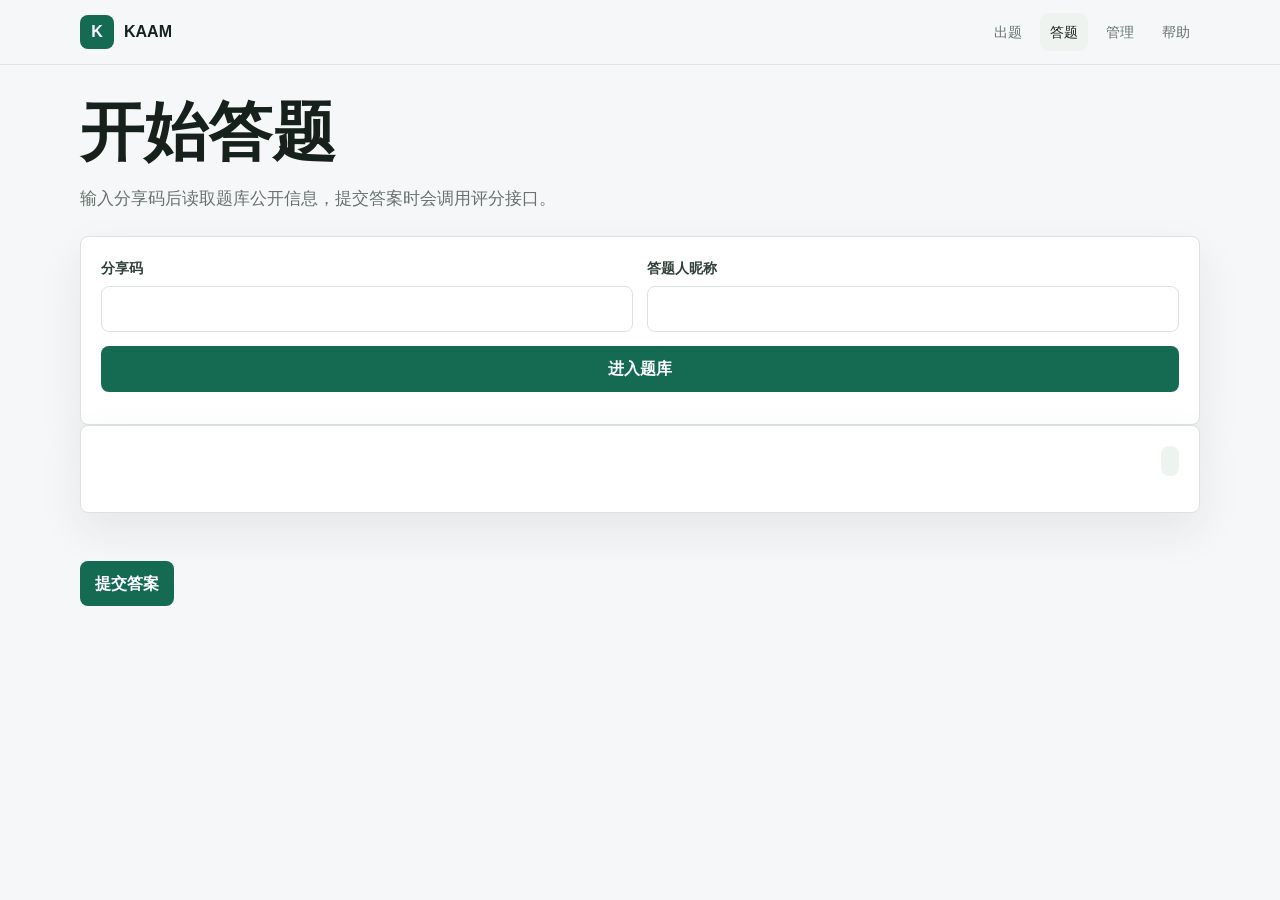
==== answer.html @ daca0b37 "初始化前端" ====
<!doctype html>
<html lang="zh-CN">
  <head>
    <meta charset="utf-8">
    <meta name="viewport" content="width=device-width, initial-scale=1">
    <title>开始答题 - KAAM</title>
    <link rel="stylesheet" href="css/style.css">
  </head>
  <body>
    <div class="app-shell">
      <header class="site-header">
        <nav class="site-nav" aria-label="主导航">
          <a class="brand" href="index.html"><span class="brand-mark">K</span><span>KAAM</span></a>
          <div class="nav-links">
            <a href="create.html">出题</a>
            <a href="answer.html" aria-current="page">答题</a>
            <a href="manage.html">管理</a>
            <a href="help.html">帮助</a>
          </div>
        </nav>
      </header>

      <main class="main">
        <section class="page-title">
          <h1>开始答题</h1>
          <p>输入分享码后读取题库公开信息，提交答案时会调用评分接口。</p>
        </section>

        <section class="card">
          <form id="enterAnswerForm" class="form-grid">
            <div class="field">
              <label for="shareCodeInput">分享码</label>
              <input id="shareCodeInput" name="shareCode" maxlength="12" required>
            </div>
            <div class="field">
              <label for="answerNameInput">答题人昵称</label>
              <input id="answerNameInput" name="answerName" maxlength="24" required>
            </div>
            <div class="field full">
              <button class="button" type="submit">进入题库</button>
            </div>
          </form>
          <div id="answerStatus" class="status" role="status"></div>
        </section>

        <form id="answerForm" class="stack" hidden>
          <section class="card">
            <div class="card-header">
              <div>
                <h2 id="bankTitle"></h2>
                <p id="bankDescription" class="hint"></p>
              </div>
              <span id="questionProgress" class="pill"></span>
            </div>
          </section>
          <div id="answerQuestionList" class="stack"></div>
          <div class="actions">
            <button class="button" type="submit">提交答案</button>
          </div>
        </form>
      </main>
    </div>

    <script src="js/common.js"></script>
    <script src="js/tools.js"></script>
    <script src="js/answer.js"></script>
  </body>
</html>
---- css/style.css ----
:root {
  --bg: #f6f7f9;
  --surface: #ffffff;
  --surface-soft: #eef3f0;
  --text: #17211b;
  --muted: #66736c;
  --line: #dce3df;
  --primary: #146b52;
  --primary-strong: #0d4f3c;
  --accent: #d66a2d;
  --danger: #b42318;
  --warning: #a15c07;
  --success: #087443;
  --shadow: 0 18px 45px rgba(23, 33, 27, 0.08);
}

* {
  box-sizing: border-box;
}

body {
  margin: 0;
  background: var(--bg);
  color: var(--text);
  font-family: -apple-system, BlinkMacSystemFont, "Segoe UI", "PingFang SC", "Microsoft YaHei", sans-serif;
  line-height: 1.6;
}

a {
  color: inherit;
  text-decoration: none;
}

button,
input,
select,
textarea {
  font: inherit;
}

button {
  cursor: pointer;
}

.app-shell {
  min-height: 100vh;
}

.site-header {
  position: sticky;
  top: 0;
  z-index: 20;
  background: rgba(246, 247, 249, 0.92);
  border-bottom: 1px solid var(--line);
  backdrop-filter: blur(14px);
}

.site-nav {
  display: flex;
  align-items: center;
  justify-content: space-between;
  width: min(1120px, calc(100% - 32px));
  min-height: 64px;
  margin: 0 auto;
  gap: 18px;
}

.brand {
  display: flex;
  align-items: center;
  gap: 10px;
  font-weight: 800;
  letter-spacing: 0;
}

.brand-mark {
  display: grid;
  width: 34px;
  height: 34px;
  place-items: center;
  border-radius: 8px;
  background: var(--primary);
  color: #fff;
}

.nav-links {
  display: flex;
  flex-wrap: wrap;
  justify-content: flex-end;
  gap: 8px;
}

.nav-links a {
  padding: 8px 10px;
  border-radius: 8px;
  color: var(--muted);
  font-size: 14px;
}

.nav-links a:hover,
.nav-links a[aria-current="page"] {
  background: var(--surface-soft);
  color: var(--text);
}

.main {
  width: min(1120px, calc(100% - 32px));
  margin: 0 auto;
  padding: 34px 0 56px;
}

.hero {
  display: grid;
  grid-template-columns: minmax(0, 1.1fr) minmax(300px, 0.9fr);
  min-height: calc(100vh - 138px);
  align-items: center;
  gap: 42px;
}

.hero h1,
.page-title h1 {
  margin: 0;
  font-size: clamp(34px, 5vw, 64px);
  line-height: 1.06;
  letter-spacing: 0;
}

.hero p,
.page-title p {
  max-width: 680px;
  margin: 18px 0 0;
  color: var(--muted);
  font-size: 17px;
}

.hero-panel {
  display: grid;
  gap: 14px;
}

.entry-tile,
.card,
.question-card,
.result-panel {
  background: var(--surface);
  border: 1px solid var(--line);
  border-radius: 8px;
  box-shadow: var(--shadow);
}

.entry-tile {
  display: grid;
  gap: 8px;
  padding: 22px;
}

.entry-tile strong {
  font-size: 21px;
}

.entry-tile span {
  color: var(--muted);
}

.entry-tile:hover {
  border-color: rgba(20, 107, 82, 0.45);
  transform: translateY(-1px);
}

.page-title {
  margin-bottom: 24px;
}

.layout-grid {
  display: grid;
  grid-template-columns: minmax(0, 1fr) 330px;
  gap: 20px;
  align-items: start;
}

.stack {
  display: grid;
  gap: 16px;
}

.card,
.result-panel {
  padding: 20px;
}

.card-header {
  display: flex;
  align-items: flex-start;
  justify-content: space-between;
  gap: 16px;
  margin-bottom: 16px;
}

.card-header h2,
.card h2,
.result-panel h2 {
  margin: 0;
  font-size: 20px;
}

.form-grid {
  display: grid;
  grid-template-columns: repeat(2, minmax(0, 1fr));
  gap: 14px;
}

.field {
  display: grid;
  gap: 7px;
}

.field.full {
  grid-column: 1 / -1;
}

.field label {
  color: #314039;
  font-size: 14px;
  font-weight: 700;
}

.field input,
.field select,
.field textarea {
  width: 100%;
  min-height: 42px;
  padding: 9px 11px;
  border: 1px solid var(--line);
  border-radius: 8px;
  background: #fff;
  color: var(--text);
  outline: none;
}

.field textarea {
  min-height: 96px;
  resize: vertical;
}

.field input:focus,
.field select:focus,
.field textarea:focus {
  border-color: var(--primary);
  box-shadow: 0 0 0 3px rgba(20, 107, 82, 0.12);
}

.actions {
  display: flex;
  flex-wrap: wrap;
  gap: 10px;
  margin-top: 16px;
}

.button {
  display: inline-flex;
  align-items: center;
  justify-content: center;
  min-height: 42px;
  gap: 8px;
  padding: 9px 14px;
  border: 1px solid transparent;
  border-radius: 8px;
  background: var(--primary);
  color: #fff;
  font-weight: 700;
}

.button:hover {
  background: var(--primary-strong);
}

.button.secondary {
  background: #fff;
  border-color: var(--line);
  color: var(--text);
}

.button.secondary:hover {
  background: var(--surface-soft);
}

.button.danger {
  background: var(--danger);
}

.button.ghost {
  background: transparent;
  border-color: transparent;
  color: var(--muted);
}

.icon-button {
  display: inline-grid;
  width: 38px;
  height: 38px;
  place-items: center;
  border: 1px solid var(--line);
  border-radius: 8px;
  background: #fff;
  color: var(--muted);
}

.icon-button:hover {
  color: var(--text);
  background: var(--surface-soft);
}

.question-card {
  padding: 18px;
}

.question-top {
  display: flex;
  align-items: center;
  justify-content: space-between;
  gap: 12px;
  margin-bottom: 14px;
}

.question-number {
  display: inline-flex;
  align-items: center;
  min-height: 30px;
  padding: 4px 9px;
  border-radius: 8px;
  background: var(--surface-soft);
  color: var(--primary-strong);
  font-weight: 800;
}

.option-grid {
  display: grid;
  grid-template-columns: repeat(2, minmax(0, 1fr));
  gap: 10px;
}

.option-choice {
  display: flex;
  align-items: flex-start;
  gap: 10px;
  min-height: 48px;
  padding: 12px;
  border: 1px solid var(--line);
  border-radius: 8px;
  background: #fff;
}

.option-choice:has(input:checked) {
  border-color: var(--primary);
  background: #edf8f3;
}

.hint,
.meta,
.empty-state {
  color: var(--muted);
  font-size: 14px;
}

.pill-list {
  display: flex;
  flex-wrap: wrap;
  gap: 8px;
}

.pill {
  display: inline-flex;
  align-items: center;
  min-height: 30px;
  padding: 4px 9px;
  border-radius: 8px;
  background: var(--surface-soft);
  color: #314039;
  font-size: 13px;
  font-weight: 700;
}

.status {
  margin-top: 12px;
  color: var(--muted);
}

.status.error {
  color: var(--danger);
}

.status.success {
  color: var(--success);
}

.share-box {
  display: none;
  gap: 10px;
  margin-top: 16px;
  padding: 16px;
  border: 1px solid rgba(20, 107, 82, 0.22);
  border-radius: 8px;
  background: #edf8f3;
}

.share-box.active {
  display: grid;
}

.share-code {
  font-size: 32px;
  font-weight: 900;
  letter-spacing: 3px;
}

.rank-row {
  display: grid;
  grid-template-columns: 1fr 1fr 1.2fr auto;
  gap: 10px;
  align-items: end;
}

.score-large {
  font-size: clamp(46px, 8vw, 78px);
  line-height: 1;
  font-weight: 900;
  color: var(--primary);
}

.review-list {
  display: grid;
  gap: 12px;
  margin-top: 18px;
}

.review-item {
  padding: 14px;
  border: 1px solid var(--line);
  border-radius: 8px;
  background: #fff;
}

.review-item.correct {
  border-color: rgba(8, 116, 67, 0.28);
}

.review-item.wrong {
  border-color: rgba(180, 35, 24, 0.28);
}

.ai-grid {
  display: grid;
  gap: 12px;
}

.footer-note {
  padding: 24px 0 38px;
  color: var(--muted);
  text-align: center;
}

@media (max-width: 860px) {
  .site-nav {
    align-items: flex-start;
    flex-direction: column;
    padding: 12px 0;
  }

  .nav-links {
    justify-content: flex-start;
  }

  .hero,
  .layout-grid {
    grid-template-columns: 1fr;
  }

  .hero {
    min-height: auto;
    padding-top: 22px;
  }
}

@media (max-width: 640px) {
  .main {
    width: min(100% - 24px, 1120px);
    padding-top: 24px;
  }

  .form-grid,
  .option-grid,
  .rank-row {
    grid-template-columns: 1fr;
  }

  .card,
  .question-card,
  .entry-tile,
  .result-panel {
    padding: 16px;
  }
}
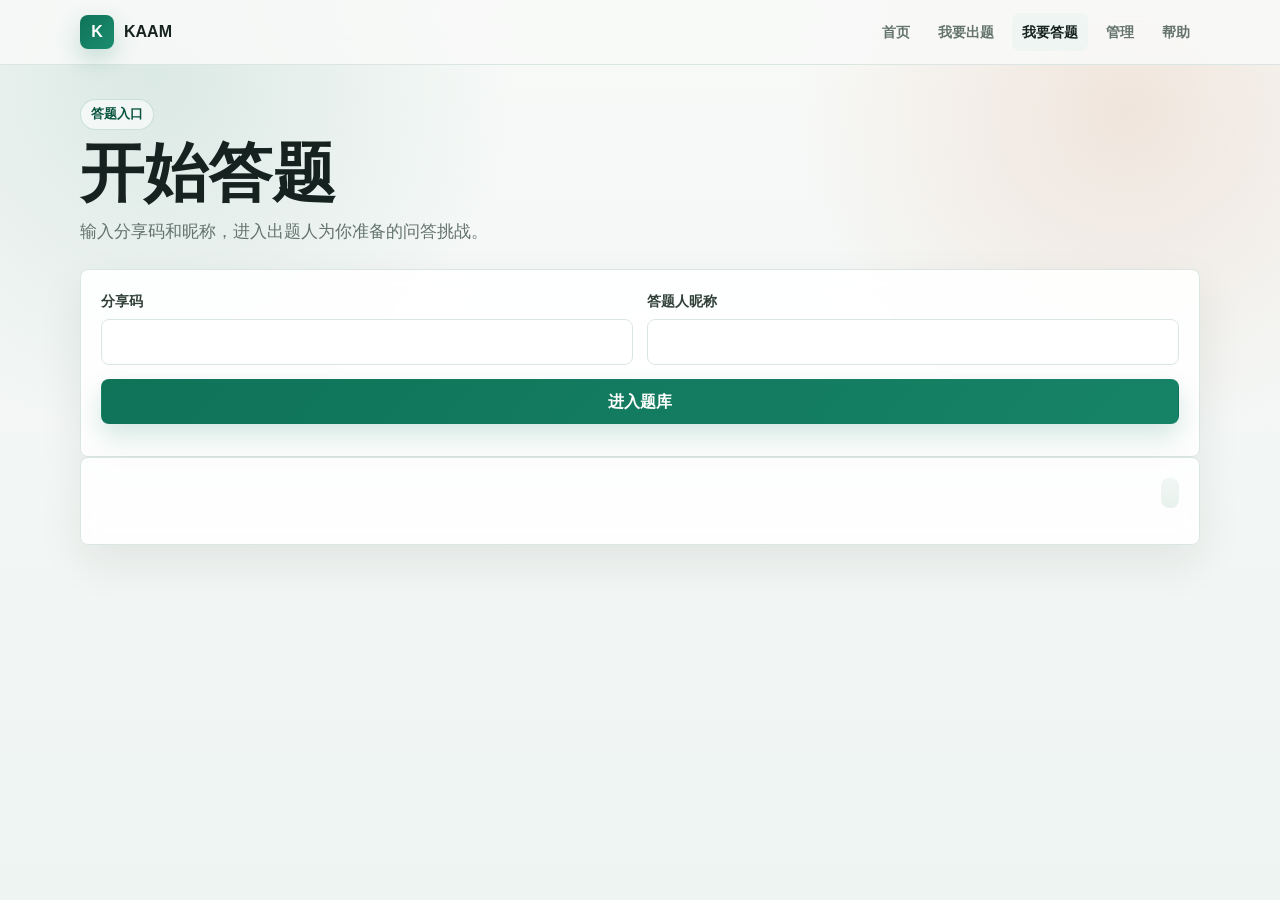
==== commit 7550ff5d: "前端修改" ====
--- a/answer.html
+++ b/answer.html
@@ -12,8 +12,9 @@
         <nav class="site-nav" aria-label="主导航">
           <a class="brand" href="index.html"><span class="brand-mark">K</span><span>KAAM</span></a>
           <div class="nav-links">
-            <a href="create.html">出题</a>
-            <a href="answer.html" aria-current="page">答题</a>
+            <a href="index.html">首页</a>
+            <a href="create.html">我要出题</a>
+            <a href="answer.html" aria-current="page">我要答题</a>
             <a href="manage.html">管理</a>
             <a href="help.html">帮助</a>
           </div>
@@ -22,11 +23,12 @@
 
       <main class="main">
         <section class="page-title">
+          <span class="eyebrow">答题入口</span>
           <h1>开始答题</h1>
-          <p>输入分享码后读取题库公开信息，提交答案时会调用评分接口。</p>
+          <p>输入分享码和昵称，进入出题人为你准备的问答挑战。</p>
         </section>
 
-        <section class="card">
+        <section id="enterAnswerSection" class="card">
           <form id="enterAnswerForm" class="form-grid">
             <div class="field">
               <label for="shareCodeInput">分享码</label>
@@ -54,9 +56,7 @@
             </div>
           </section>
           <div id="answerQuestionList" class="stack"></div>
-          <div class="actions">
-            <button class="button" type="submit">提交答案</button>
-          </div>
+          <div id="answerActions" class="actions"></div>
         </form>
       </main>
     </div>
--- a/css/style.css
+++ b/css/style.css
@@ -1,17 +1,20 @@
 :root {
-  --bg: #f6f7f9;
+  --bg: #f4f7f6;
   --surface: #ffffff;
-  --surface-soft: #eef3f0;
-  --text: #17211b;
-  --muted: #66736c;
-  --line: #dce3df;
-  --primary: #146b52;
-  --primary-strong: #0d4f3c;
-  --accent: #d66a2d;
+  --surface-soft: #eef5f2;
+  --surface-tint: #fbf8ef;
+  --text: #16221f;
+  --muted: #64736d;
+  --line: #dbe5e1;
+  --primary: #0f7358;
+  --primary-strong: #09543f;
+  --accent: #c86b38;
+  --accent-soft: #fff0df;
   --danger: #b42318;
   --warning: #a15c07;
   --success: #087443;
   --shadow: 0 18px 45px rgba(23, 33, 27, 0.08);
+  --shadow-soft: 0 10px 30px rgba(23, 33, 27, 0.06);
 }
 
 * {
@@ -20,7 +23,10 @@
 
 body {
   margin: 0;
-  background: var(--bg);
+  background:
+    radial-gradient(circle at 12% 8%, rgba(15, 115, 88, 0.12), transparent 26%),
+    radial-gradient(circle at 88% 12%, rgba(200, 107, 56, 0.14), transparent 24%),
+    linear-gradient(180deg, #f8faf8 0%, var(--bg) 42%, #eef4f1 100%);
   color: var(--text);
   font-family: -apple-system, BlinkMacSystemFont, "Segoe UI", "PingFang SC", "Microsoft YaHei", sans-serif;
   line-height: 1.6;
@@ -50,7 +56,7 @@
   position: sticky;
   top: 0;
   z-index: 20;
-  background: rgba(246, 247, 249, 0.92);
+  background: rgba(248, 250, 248, 0.86);
   border-bottom: 1px solid var(--line);
   backdrop-filter: blur(14px);
 }
@@ -79,8 +85,9 @@
   height: 34px;
   place-items: center;
   border-radius: 8px;
-  background: var(--primary);
+  background: linear-gradient(135deg, var(--primary), #1b8d70);
   color: #fff;
+  box-shadow: 0 10px 24px rgba(15, 115, 88, 0.22);
 }
 
 .nav-links {
@@ -95,6 +102,7 @@
   border-radius: 8px;
   color: var(--muted);
   font-size: 14px;
+  font-weight: 650;
 }
 
 .nav-links a:hover,
@@ -109,12 +117,21 @@
   padding: 34px 0 56px;
 }
 
+.home-main {
+  padding-top: 20px;
+}
+
 .hero {
   display: grid;
   grid-template-columns: minmax(0, 1.1fr) minmax(300px, 0.9fr);
   min-height: calc(100vh - 138px);
   align-items: center;
   gap: 42px;
+}
+
+.hero-copy {
+  display: grid;
+  gap: 18px;
 }
 
 .hero h1,
@@ -128,9 +145,37 @@
 .hero p,
 .page-title p {
   max-width: 680px;
-  margin: 18px 0 0;
+  margin: 0;
   color: var(--muted);
   font-size: 17px;
+}
+
+.eyebrow {
+  display: inline-flex;
+  width: fit-content;
+  align-items: center;
+  min-height: 28px;
+  padding: 4px 10px;
+  border: 1px solid rgba(15, 115, 88, 0.18);
+  border-radius: 999px;
+  background: rgba(255, 255, 255, 0.62);
+  color: var(--primary-strong);
+  font-size: 13px;
+  font-weight: 800;
+}
+
+.hero-actions {
+  display: flex;
+  flex-wrap: wrap;
+  gap: 12px;
+}
+
+.hero-actions .button {
+  min-height: 56px;
+  min-width: 150px;
+  padding: 13px 24px;
+  font-size: 20px;
+  font-weight: 850;
 }
 
 .hero-panel {
@@ -148,10 +193,118 @@
   box-shadow: var(--shadow);
 }
 
+.hero-showcase {
+  display: grid;
+  gap: 18px;
+  padding: 22px;
+  border: 1px solid rgba(15, 115, 88, 0.2);
+  border-radius: 8px;
+  background:
+    linear-gradient(145deg, rgba(255, 255, 255, 0.96), rgba(241, 248, 245, 0.92)),
+    var(--surface);
+  box-shadow: 0 28px 70px rgba(15, 73, 57, 0.14);
+}
+
+.showcase-top,
+.showcase-bottom {
+  display: flex;
+  align-items: center;
+  justify-content: space-between;
+  gap: 14px;
+}
+
+.showcase-top span,
+.showcase-bottom .meta {
+  color: var(--muted);
+  font-size: 13px;
+  font-weight: 700;
+}
+
+.showcase-top strong {
+  color: var(--primary);
+  font-size: 32px;
+  line-height: 1;
+}
+
+.showcase-question {
+  display: grid;
+  gap: 14px;
+  padding: 18px;
+  border: 1px solid var(--line);
+  border-radius: 8px;
+  background: #fff;
+}
+
+.showcase-question h2 {
+  margin: 0;
+  font-size: 22px;
+  line-height: 1.35;
+}
+
+.mini-options {
+  display: grid;
+  grid-template-columns: repeat(2, minmax(0, 1fr));
+  gap: 10px;
+}
+
+.mini-options span {
+  padding: 10px;
+  border: 1px solid var(--line);
+  border-radius: 8px;
+  background: var(--surface-soft);
+  color: #314039;
+  font-size: 14px;
+}
+
+.showcase-bottom a {
+  color: var(--primary-strong);
+  font-weight: 800;
+}
+
+.showcase-bottom strong {
+  display: block;
+  font-size: 20px;
+}
+
+.home-band {
+  display: grid;
+  grid-template-columns: repeat(3, minmax(0, 1fr));
+  gap: 14px;
+  margin-top: -18px;
+  padding-bottom: 30px;
+}
+
+.step-item {
+  padding: 18px;
+  border: 1px solid rgba(219, 229, 225, 0.9);
+  border-radius: 8px;
+  background: rgba(255, 255, 255, 0.72);
+  box-shadow: var(--shadow-soft);
+}
+
+.step-item span {
+  color: var(--accent);
+  font-weight: 900;
+  font-size: 13px;
+}
+
+.step-item strong {
+  display: block;
+  margin-top: 5px;
+  font-size: 18px;
+}
+
+.step-item p {
+  margin: 8px 0 0;
+  color: var(--muted);
+  font-size: 14px;
+}
+
 .entry-tile {
   display: grid;
   gap: 8px;
   padding: 22px;
+  transition: transform 0.18s ease, border-color 0.18s ease, box-shadow 0.18s ease;
 }
 
 .entry-tile strong {
@@ -168,6 +321,8 @@
 }
 
 .page-title {
+  display: grid;
+  gap: 10px;
   margin-bottom: 24px;
 }
 
@@ -186,6 +341,8 @@
 .card,
 .result-panel {
   padding: 20px;
+  background: rgba(255, 255, 255, 0.9);
+  backdrop-filter: blur(10px);
 }
 
 .card-header {
@@ -232,7 +389,7 @@
   padding: 9px 11px;
   border: 1px solid var(--line);
   border-radius: 8px;
-  background: #fff;
+  background: rgba(255, 255, 255, 0.94);
   color: var(--text);
   outline: none;
 }
@@ -265,19 +422,24 @@
   padding: 9px 14px;
   border: 1px solid transparent;
   border-radius: 8px;
-  background: var(--primary);
+  background: linear-gradient(135deg, var(--primary), #178366);
   color: #fff;
   font-weight: 700;
+  box-shadow: 0 12px 26px rgba(15, 115, 88, 0.18);
+  transition: transform 0.16s ease, box-shadow 0.16s ease, background 0.16s ease;
 }
 
 .button:hover {
   background: var(--primary-strong);
+  transform: translateY(-1px);
+  box-shadow: 0 16px 34px rgba(15, 115, 88, 0.24);
 }
 
 .button.secondary {
   background: #fff;
   border-color: var(--line);
   color: var(--text);
+  box-shadow: none;
 }
 
 .button.secondary:hover {
@@ -312,6 +474,7 @@
 
 .question-card {
   padding: 18px;
+  box-shadow: var(--shadow-soft);
 }
 
 .question-top {
@@ -348,6 +511,12 @@
   border: 1px solid var(--line);
   border-radius: 8px;
   background: #fff;
+  transition: border-color 0.16s ease, background 0.16s ease, transform 0.16s ease;
+}
+
+.option-choice:hover {
+  transform: translateY(-1px);
+  border-color: rgba(15, 115, 88, 0.3);
 }
 
 .option-choice:has(input:checked) {
@@ -374,7 +543,7 @@
   min-height: 30px;
   padding: 4px 9px;
   border-radius: 8px;
-  background: var(--surface-soft);
+  background: linear-gradient(180deg, #f1f7f4, #e8f1ed);
   color: #314039;
   font-size: 13px;
   font-weight: 700;
@@ -400,7 +569,7 @@
   padding: 16px;
   border: 1px solid rgba(20, 107, 82, 0.22);
   border-radius: 8px;
-  background: #edf8f3;
+  background: linear-gradient(145deg, #edf8f3, #fff8ee);
 }
 
 .share-box.active {
@@ -438,6 +607,7 @@
   border: 1px solid var(--line);
   border-radius: 8px;
   background: #fff;
+  box-shadow: var(--shadow-soft);
 }
 
 .review-item.correct {
@@ -471,7 +641,8 @@
   }
 
   .hero,
-  .layout-grid {
+  .layout-grid,
+  .home-band {
     grid-template-columns: 1fr;
   }
 
@@ -489,7 +660,8 @@
 
   .form-grid,
   .option-grid,
-  .rank-row {
+  .rank-row,
+  .mini-options {
     grid-template-columns: 1fr;
   }
 
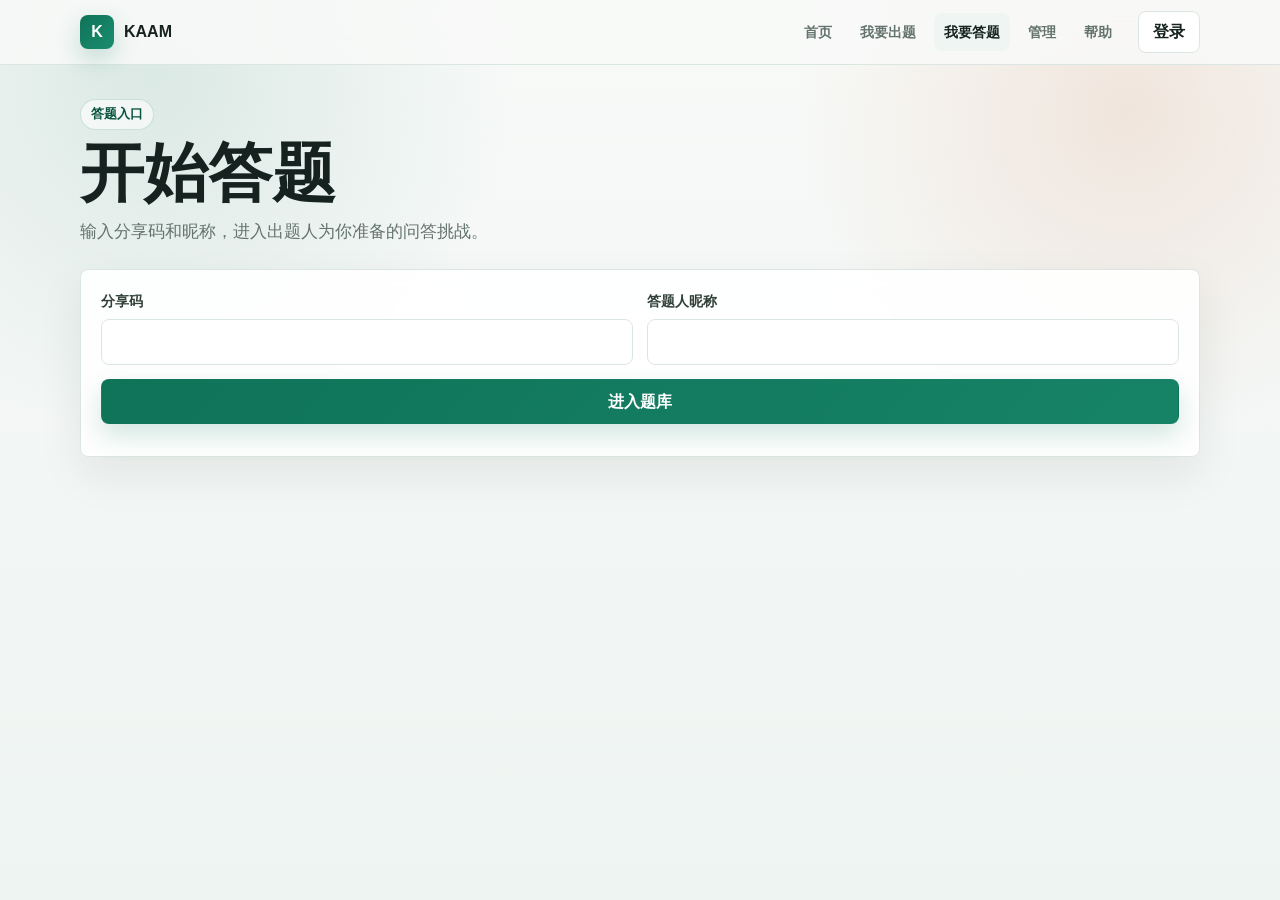
==== commit 1fd03277: "前端跳转完成，修改答题后跳转" ====
--- a/answer.html
+++ b/answer.html
@@ -56,13 +56,16 @@
             </div>
           </section>
           <div id="answerQuestionList" class="stack"></div>
-          <div id="answerActions" class="actions"></div>
         </form>
       </main>
     </div>
 
-    <script src="js/common.js"></script>
-    <script src="js/tools.js"></script>
-    <script src="js/answer.js"></script>
+    <div id="answerActions" class="answer-submit-bar" hidden>
+      <button id="submitAnswerButton" class="button" type="submit" form="answerForm">提交答案</button>
+    </div>
+
+    <script src="js/common.js?v=20260503"></script>
+    <script src="js/tools.js?v=20260503"></script>
+    <script src="js/answer.js?v=20260503"></script>
   </body>
 </html>
--- a/css/style.css
+++ b/css/style.css
@@ -21,6 +21,10 @@
   box-sizing: border-box;
 }
 
+[hidden] {
+  display: none !important;
+}
+
 body {
   margin: 0;
   background:
@@ -94,6 +98,7 @@
   display: flex;
   flex-wrap: wrap;
   justify-content: flex-end;
+  align-items: center;
   gap: 8px;
 }
 
@@ -413,6 +418,33 @@
   margin-top: 16px;
 }
 
+.answer-submit-bar {
+  display: flex;
+  position: fixed;
+  right: max(16px, calc((100vw - 1120px) / 2 + 16px));
+  bottom: 18px;
+  left: max(16px, calc((100vw - 1120px) / 2 + 16px));
+  z-index: 30;
+  justify-content: center;
+  margin-top: 0;
+  padding: 14px;
+  border: 1px solid rgba(20, 107, 82, 0.16);
+  border-radius: 8px;
+  background: rgba(248, 250, 248, 0.9);
+  box-shadow: var(--shadow);
+  backdrop-filter: blur(12px);
+}
+
+.answer-submit-bar .button {
+  width: min(360px, 100%);
+  min-height: 50px;
+  font-size: 18px;
+}
+
+body:has(.answer-submit-bar:not([hidden])) .main {
+  padding-bottom: 124px;
+}
+
 .button {
   display: inline-flex;
   align-items: center;
@@ -629,15 +661,159 @@
   text-align: center;
 }
 
+.auth-slot {
+  position: relative;
+  order: 99;
+  margin-left: 8px;
+}
+
+.login-button,
+.avatar-button {
+  display: inline-grid;
+  min-width: 42px;
+  height: 42px;
+  place-items: center;
+  border: 1px solid var(--line);
+  border-radius: 8px;
+  background: #fff;
+  color: var(--text);
+  font-weight: 800;
+  cursor: pointer;
+}
+
+.login-button {
+  padding: 0 14px;
+}
+
+.avatar-button {
+  border-color: rgba(15, 115, 88, 0.24);
+  background: linear-gradient(135deg, var(--primary), #178366);
+  color: #fff;
+  box-shadow: 0 10px 24px rgba(15, 115, 88, 0.2);
+}
+
+.avatar-menu {
+  position: absolute;
+  top: calc(100% + 8px);
+  right: 0;
+  z-index: 40;
+  display: grid;
+  min-width: 150px;
+  gap: 8px;
+  padding: 12px;
+  border: 1px solid var(--line);
+  border-radius: 8px;
+  background: #fff;
+  box-shadow: var(--shadow);
+}
+
+.avatar-menu[hidden] {
+  display: none;
+}
+
+.avatar-menu button {
+  min-height: 34px;
+  border: 1px solid var(--line);
+  border-radius: 8px;
+  background: var(--surface-soft);
+  color: var(--text);
+}
+
+.auth-modal {
+  position: fixed;
+  inset: 0;
+  z-index: 100;
+  display: grid;
+  place-items: center;
+  padding: 20px;
+  background: rgba(14, 24, 21, 0.28);
+  backdrop-filter: blur(10px);
+}
+
+.auth-modal[hidden] {
+  display: none;
+}
+
+.auth-panel {
+  position: relative;
+  display: grid;
+  width: min(420px, 100%);
+  gap: 14px;
+  padding: 24px;
+  border: 1px solid var(--line);
+  border-radius: 8px;
+  background: #fff;
+  box-shadow: var(--shadow);
+}
+
+.auth-panel h2 {
+  margin: 0;
+  font-size: 28px;
+}
+
+.auth-close {
+  position: absolute;
+  top: 14px;
+  right: 14px;
+}
+
+.created-bank-view {
+  width: min(620px, 100%);
+  margin: 40px auto 0;
+  text-align: center;
+}
+
+.created-bank-view .eyebrow,
+.created-bank-view .actions {
+  justify-self: center;
+}
+
+.created-bank-view .share-box {
+  text-align: left;
+}
+
+.created-bank-view .share-box .button {
+  width: 100%;
+}
+
+.manage-list {
+  display: grid;
+  gap: 12px;
+}
+
+.manage-item {
+  display: flex;
+  align-items: flex-start;
+  justify-content: space-between;
+  gap: 16px;
+  padding: 16px;
+  border: 1px solid var(--line);
+  border-radius: 8px;
+  background: #fff;
+  box-shadow: var(--shadow-soft);
+}
+
+.manage-item strong {
+  font-size: 18px;
+}
+
+.code-textarea {
+  min-height: 220px;
+  font-family: ui-monospace, SFMono-Regular, Menlo, Monaco, Consolas, "Liberation Mono", monospace;
+  font-size: 13px;
+  line-height: 1.5;
+}
+
 @media (max-width: 860px) {
   .site-nav {
-    align-items: flex-start;
-    flex-direction: column;
+    align-items: center;
+    flex-wrap: wrap;
     padding: 12px 0;
   }
 
   .nav-links {
-    justify-content: flex-start;
+    flex: 1;
+    justify-content: flex-end;
   }
 
   .hero,
